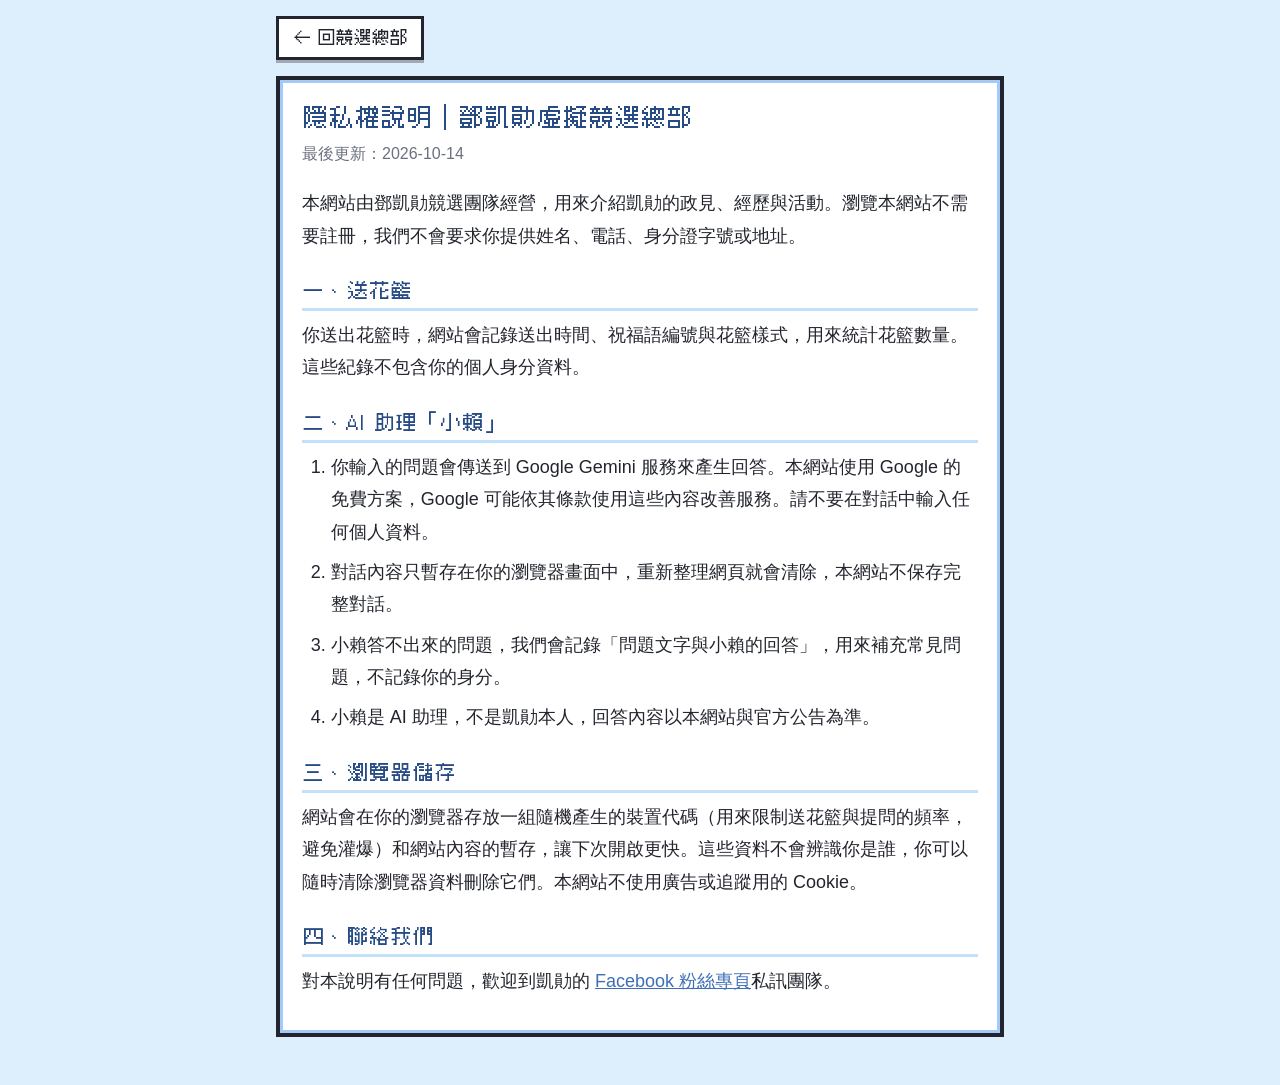
==== privacy.html @ 907dacbe "D68：新增隱私權說明頁 privacy.html，小賴對話視窗加入口連結 Co-Authored-By: Claude Opus 5.5 <noreply@anthropic.com>" ====
<!doctype html>
<html lang="zh-Hant-TW" class="doc">
<head>
  <meta charset="utf-8">
  <meta name="viewport" content="width=device-width, initial-scale=1, viewport-fit=cover">
  <title>隱私權說明｜鄧凱勛虛擬競選總部</title>
  <meta name="description" content="鄧凱勛虛擬競選總部網站的隱私權說明：送花籃、AI 助理小賴與瀏覽器儲存的資料處理方式。">
  <meta name="theme-color" content="#23252E">
  <link rel="icon" href="data:,">
  <link rel="stylesheet" href="css/style.css">
  <style>
    /* 說明頁：可以捲動，白底好讀（網站主頁是不捲動的場景） */
    html.doc, html.doc body { height: auto; overflow: auto; }
    html.doc body { background: var(--sky-0); }
    .doc-wrap { max-width: 760px; margin: 0 auto; padding: 16px 16px 48px; }
    .doc-back {
      display: inline-flex; align-items: center; min-height: 44px; padding: 6px 14px; margin-bottom: 16px;
      font: 17px/1.2 var(--pixel); color: var(--ink); text-decoration: none;
      background: var(--white); border: 3px solid var(--ink); box-shadow: 0 3px 0 var(--ink-4);
    }
    .doc-back:hover { background: var(--sky-1); }
    .doc-card { background: var(--white); border: 4px solid var(--ink); box-shadow: inset 0 0 0 3px var(--sky-2); padding: 22px 22px 26px; }
    .doc-card h1 { margin: 0 0 6px; font: 24px/1.35 var(--pixel); color: var(--sky-5); }
    .doc-card .updated { margin: 0 0 18px; color: var(--ink-3); font-size: 16px; }
    .doc-card h2 { margin: 26px 0 8px; padding-bottom: 4px; font: 20px/1.3 var(--pixel); color: var(--sky-5); border-bottom: 3px solid var(--sky-1); }
    .doc-card p, .doc-card li { font-size: 18px; line-height: 1.8; }
    .doc-card p { margin: 0 0 10px; }
    .doc-card ol { margin: 0; padding-left: 1.6em; }
    .doc-card li { margin-bottom: 8px; }
    .doc-card a { color: var(--sky-4); }
    @media (max-width: 480px) { .doc-card { padding: 16px 14px 20px; } .doc-card h1 { font-size: 21px; } }
  </style>
</head>
<body>
  <main class="doc-wrap">
    <a class="doc-back" href="index.html">← 回競選總部</a>
    <article class="doc-card">
      <h1>隱私權說明｜鄧凱勛虛擬競選總部</h1>
      <p class="updated">最後更新：2026-10-14</p>

      <p>本網站由鄧凱勛競選團隊經營，用來介紹凱勛的政見、經歷與活動。瀏覽本網站不需要註冊，我們不會要求你提供姓名、電話、身分證字號或地址。</p>

      <h2>一、送花籃</h2>
      <p>你送出花籃時，網站會記錄送出時間、祝福語編號與花籃樣式，用來統計花籃數量。這些紀錄不包含你的個人身分資料。</p>

      <h2>二、AI 助理「小賴」</h2>
      <ol>
        <li>你輸入的問題會傳送到 Google Gemini 服務來產生回答。本網站使用 Google 的免費方案，Google 可能依其條款使用這些內容改善服務。請不要在對話中輸入任何個人資料。</li>
        <li>對話內容只暫存在你的瀏覽器畫面中，重新整理網頁就會清除，本網站不保存完整對話。</li>
        <li>小賴答不出來的問題，我們會記錄「問題文字與小賴的回答」，用來補充常見問題，不記錄你的身分。</li>
        <li>小賴是 AI 助理，不是凱勛本人，回答內容以本網站與官方公告為準。</li>
      </ol>

      <h2>三、瀏覽器儲存</h2>
      <p>網站會在你的瀏覽器存放一組隨機產生的裝置代碼（用來限制送花籃與提問的頻率，避免灌爆）和網站內容的暫存，讓下次開啟更快。這些資料不會辨識你是誰，你可以隨時清除瀏覽器資料刪除它們。本網站不使用廣告或追蹤用的 Cookie。</p>

      <h2>四、聯絡我們</h2>
      <p>對本說明有任何問題，歡迎到凱勛的 <a id="fb-link" href="https://www.facebook.com/goodhsun1104/" target="_blank" rel="noopener">Facebook 粉絲專頁</a>私訊團隊。</p>
    </article>
  </main>
  <script type="module">
    // FB 連結取自 Sheet「網站設定」fb_url：先用瀏覽器上次存的後台資料，再向後台要最新的；都拿不到就用 data/fallback.json
    import { API_URL } from './js/config.js';
    const link = document.getElementById('fb-link');
    const use = (d) => { const u = d && d.settings && d.settings.fb_url; if (/^https?:\/\//.test(u || '')) link.href = u; return !!u; };
    let ok = false;
    try { ok = use(JSON.parse(localStorage.getItem('kai.bootstrap') || 'null')); } catch { /* 讀不到就略過 */ }
    if (!ok) fetch('data/fallback.json').then((r) => r.json()).then(use).catch(() => {});
    if (API_URL) {
      const ctrl = new AbortController();
      setTimeout(() => ctrl.abort(), 15000);
      fetch(`${API_URL}?action=bootstrap`, { signal: ctrl.signal }).then((r) => r.json()).then(use).catch(() => {});
    }
  </script>
</body>
</html>
---- css/style.css ----
/* 鄧凱勛虛擬競選總部 — 色票取自 docs/03-art-brief.md §1 */
@font-face {
  font-family: "Cubic 11";
  src: url("../assets/fonts/Cubic_11.woff2") format("woff2");
  font-display: swap;
}

:root {
  --sky-0: #DDEEFD; --sky-1: #C2E2FC; --sky-2: #A5CAFA; --sky-3: #6F9FE0; --sky-4: #3D6FB8; --sky-5: #264B85;
  --ink: #23252E; --ink-2: #3B3F4C; --ink-3: #6A7080; --ink-4: #A3A8B5; --ink-5: #D9DCE3; --ink-6: #F5F6F9; --white: #FFFFFF;
  --wood-0: #4E3221; --wood-2: #A06D45;
  --red-0: #B3122D; --red-1: #E14B58; --red-2: #F5A3A8;
  --yellow-0: #E9B23F; --yellow-1: #FFE08A;
  --pixel: "Cubic 11", "Noto Sans TC", "PingFang TC", "Microsoft JhengHei", sans-serif;
  --body: "Noto Sans TC", "PingFang TC", "Microsoft JhengHei", sans-serif;
  --s: 1; /* 場景縮放倍率（JS 設定） */
  color-scheme: light;
}

* { box-sizing: border-box; }
html, body { margin: 0; height: 100%; overflow: hidden; }
body {
  background: var(--ink);
  color: var(--ink);
  font-family: var(--body);
  font-size: 18px;
  -webkit-tap-highlight-color: transparent;
  touch-action: manipulation;
}
.sr-only {
  position: absolute; width: 1px; height: 1px; padding: 0; margin: -1px;
  overflow: hidden; clip: rect(0 0 0 0); white-space: nowrap; border: 0;
}

/* ───── 場景：一張背景圖＋透明熱區（D40）───── */
#stage { position: fixed; inset: 0; overflow: hidden; }
#clip { position: absolute; overflow: hidden; visibility: hidden; }
body.ready #clip { visibility: visible; }
#world { position: absolute; --u: 19.2px; /* 1% 圖寬，JS 設定 */ }
.scene-img, .scene-img img { position: absolute; inset: 0; width: 100%; height: 100%; display: block; user-select: none; }

.ov { position: absolute; pointer-events: none; }
.ov-cover { overflow: hidden; }
.ov-cover img { width: 100%; height: 100%; object-fit: contain; display: block; }
.ov-boardInner img { position: absolute; inset: 0; width: 100%; height: 100%; object-fit: cover; display: block; }
.ov-char { height: auto; }
.ov-flowers { inset: 0; }
.ov-flower { position: absolute; width: auto; }
.ov-flower.pop { animation: pop .45s ease-out; transform-origin: 50% 100%; }
@keyframes pop { 0% { transform: scale(0); } 70% { transform: scale(1.12); } 100% { transform: scale(1); } }

.ov-text {
  display: flex; flex-direction: column; align-items: center; justify-content: center;
  text-align: center; line-height: 1.2; font-family: var(--pixel); overflow: hidden;
}
/* 字級用 --u（1% 圖寬）表示，跟著圖縮放 */
.ov-banner {
  background: var(--red-0); color: var(--white);
  font-size: calc(var(--u) * 1.05); letter-spacing: .04em;
  box-shadow: 0 calc(var(--u) * .15) 0 rgba(35, 37, 46, .35);
  border-top: calc(var(--u) * .12) solid var(--yellow-0); border-bottom: calc(var(--u) * .12) solid var(--yellow-0);
  white-space: nowrap;
}
.ov-plaque {
  color: var(--yellow-1); background: var(--wood-2);
  border: calc(var(--u) * .1) solid var(--wood-0);
  font-size: calc(var(--u) * .95); white-space: nowrap; letter-spacing: .12em;
}
.ov-station {
  color: var(--sky-5); background: var(--white); border: calc(var(--u) * .08) solid var(--ink);
  font-size: calc(var(--u) * .62); white-space: nowrap; line-height: 1;
}
.ov-ballot { color: var(--sky-5); font-size: calc(var(--u) * .74); line-height: 1.3; word-break: keep-all; padding: 0 calc(var(--u) * .15); }
/* 小額捐款紅便條（D51）：放大約 2 倍、輕微呼吸閃爍 */
.ov-donateNote {
  overflow: visible; color: var(--white); background: var(--red-1);
  font-size: calc(var(--u) * 1.15); line-height: 1.15; letter-spacing: .05em;
  border: calc(var(--u) * .08) solid var(--red-0);
  box-shadow: calc(var(--u) * .15) calc(var(--u) * .2) 0 rgba(35, 37, 46, .35);
  transform: rotate(-3deg);
  animation: note-breathe 2.4s ease-in-out infinite;
}
.ov-donateNote .pin {
  position: absolute; top: calc(var(--u) * -.35); left: 50%; margin-left: calc(var(--u) * -.35);
  width: calc(var(--u) * .7); height: calc(var(--u) * .7); border-radius: 50%;
  background: var(--yellow-0); border: calc(var(--u) * .08) solid var(--ink);
}
@keyframes note-breathe {
  50% { transform: rotate(-3deg) scale(1.06); box-shadow: calc(var(--u) * .15) calc(var(--u) * .2) 0 rgba(35, 37, 46, .35), 0 0 calc(var(--u) * .9) calc(var(--u) * .2) rgba(255, 224, 138, .85); }
}
/* 布告欄右半「近日活動」便條（D59） */
.ov-eventNote {
  overflow: visible; justify-content: flex-start; gap: calc(var(--u) * .2);
  padding: calc(var(--u) * .5) calc(var(--u) * .3) 0;
  background: var(--yellow-1); color: var(--ink); border: calc(var(--u) * .08) solid var(--wood-0);
  box-shadow: calc(var(--u) * .15) calc(var(--u) * .2) 0 rgba(35, 37, 46, .35);
  transform: rotate(2deg);
}
.ov-eventNote .pin { position: absolute; top: calc(var(--u) * -.35); left: 50%; margin-left: calc(var(--u) * -.35); width: calc(var(--u) * .7); height: calc(var(--u) * .7); border-radius: 50%; background: var(--sky-4); border: calc(var(--u) * .08) solid var(--ink); }
.ov-eventNote .en-head { font-size: calc(var(--u) * .8); color: var(--red-0); }
.ov-eventNote .en-date { font-size: calc(var(--u) * .95); color: var(--sky-5); }
.ov-eventNote .en-title { font-size: calc(var(--u) * .78); line-height: 1.25; display: -webkit-box; -webkit-line-clamp: 3; -webkit-box-orient: vertical; overflow: hidden; }
/* 背板上方標題（D48） */
.ov-title { color: var(--sky-5); font-size: calc(var(--u) * 1.22); line-height: 1.3; word-break: keep-all; letter-spacing: .03em; }
/* 辦公桌桌牌（D49）：木框、白底深字 */
.ov-nameplate {
  background: var(--white); color: var(--ink);
  border: calc(var(--u) * .28) solid var(--wood-2); outline: calc(var(--u) * .08) solid var(--wood-0);
  box-shadow: 0 calc(var(--u) * .2) 0 rgba(35, 37, 46, .35);
  gap: calc(var(--u) * .05); line-height: 1.1; white-space: nowrap;
}
.ov-nameplate .np-small { font-size: calc(var(--u) * .66); color: var(--ink-2); }
.ov-nameplate .np-big { font-size: calc(var(--u) * 1.3); letter-spacing: .25em; margin-right: -.25em; }
.ov-flowerSign {
  background: var(--white); color: var(--red-0); border: calc(var(--u) * .1) solid var(--ink);
  font-size: calc(var(--u) * .8); white-space: nowrap; gap: calc(var(--u) * .1); height: auto !important; padding: calc(var(--u) * .25) 0;
}
.ov-flowerSign .fs-count { color: var(--ink-2); font-size: .85em; }

/* 熱區：透明按鈕，滑鼠移入／鍵盤焦點時發光 */
.hot {
  position: absolute; margin: 0; padding: 0; border: 0; border-radius: 6px;
  background: transparent; cursor: pointer; font: inherit;
  transition: box-shadow .15s, background-color .15s;
}
.hot[hidden] { display: none; }
.hot:hover, .hot:focus-visible {
  background: rgba(255, 255, 255, .14);
  box-shadow: 0 0 0 3px rgba(255, 224, 138, .95), 0 0 22px 6px rgba(255, 224, 138, .55);
  outline: none;
}
.hot:focus-visible { box-shadow: 0 0 0 3px var(--sky-4), 0 0 0 6px var(--yellow-1), 0 0 22px 6px rgba(255, 224, 138, .55); }

/* 可點提示：小箭頭上下跳 */
.arrow {
  position: absolute; left: 50%; top: calc(var(--u) * -1.3);
  width: 0; height: 0; margin-left: calc(var(--u) * -.45);
  border-left: calc(var(--u) * .45) solid transparent;
  border-right: calc(var(--u) * .45) solid transparent;
  border-top: calc(var(--u) * .6) solid var(--red-1);
  filter: drop-shadow(0 1px 0 var(--white));
  animation: bob 1.2s ease-in-out infinite;
  pointer-events: none;
}
.hot:hover .arrow, .hot:focus-visible .arrow { visibility: hidden; }
@keyframes bob { 50% { transform: translateY(calc(var(--u) * -.35)); } }

/* ?debug=1：畫出熱區與疊加物，換圖後對位用 */
body.debug .hot { outline: 2px dashed #f0f; background: rgba(255, 0, 255, .12); }
body.debug .ov:not(.ov-flowers) { outline: 2px dashed #0af; }
body.debug .pb-spot { outline: 2px dashed #f0f; background: rgba(255, 0, 255, .15); }
.debug-id { position: absolute; left: 2px; top: 2px; font: 12px/1 monospace; color: #fff; background: #f0f; padding: 1px 3px; pointer-events: none; }
.debug-readout { position: fixed; left: 8px; bottom: 8px; font: 14px/1 monospace; color: #fff; background: rgba(0, 0, 0, .7); padding: 6px 8px; pointer-events: none; z-index: 30; }

/* ───── HUD：不縮放的那層，字用實際 px ───── */
#hud { position: fixed; inset: 0; pointer-events: none; z-index: 10; }
#hud > button, #hud > nav { pointer-events: auto; }
#hud [hidden] { display: none !important; }

.tag, .toast, .hint, .bubble, .bless-card {
  position: absolute;
  transform: translate(-50%, -100%);
  font-family: var(--pixel);
  color: var(--ink);
  background: var(--white);
  border: 3px solid var(--ink);
  box-shadow: inset 0 0 0 2px var(--sky-2), 0 3px 0 rgba(35, 37, 46, .35);
  padding: 6px 12px;
  line-height: 1.35;
}
.tag { font-size: 16px; white-space: nowrap; }
.tag::after, .bubble::after, .toast::after {
  content: ""; position: absolute; left: 50%; bottom: -9px; margin-left: -6px;
  border: 6px solid transparent; border-top-color: var(--ink); border-bottom: 0;
}
.tag-flash { animation: flash 3s steps(6); }
@keyframes flash { 0%, 100% { opacity: 1; } 90% { opacity: 1; } 100% { opacity: 0; } }
.toast { background: var(--yellow-1); font-size: 16px; max-width: min(320px, calc(100vw - 16px)); animation: rise .3s steps(3); }
@keyframes rise { from { transform: translate(-50%, -80%); opacity: 0; } }
.hint { background: var(--sky-4); color: var(--white); font-size: 18px; white-space: nowrap; transform: translate(-50%, 0); box-shadow: inset 0 0 0 2px var(--sky-2); }
.bubble { font-size: 16px; width: max-content; transition: opacity .4s; }
.bubble p { margin: 0; }
.bubble.fade { opacity: 0; }
/* 手機：泡泡放在凱勛左邊、政見板下方，尾巴朝右指向凱勛 */
.bubble.bubble-side { transform: none; width: auto; padding: 5px 8px; font-size: 14px; line-height: 1.3; overflow: hidden; }
.bubble.bubble-side::after { left: auto; right: -9px; bottom: auto; top: 40%; margin: 0; border: 6px solid transparent; border-left-color: var(--ink); border-right: 0; }
.bubble.bubble-side.tail-left::after { right: auto; left: -9px; border: 6px solid transparent; border-right-color: var(--ink); border-left: 0; }
.bless-card {
  border-color: var(--red-0); box-shadow: inset 0 0 0 2px var(--yellow-1), 0 3px 0 rgba(35, 37, 46, .35);
  font-size: 20px; color: var(--red-0); padding: 12px 18px; width: max-content; max-width: min(340px, calc(100vw - 16px));
  animation: rise .18s steps(3);
}
.bless-card p { margin: 0; }
.bless-card.from-bottom { animation: up .2s steps(3); }
@keyframes up { from { transform: translate(-50%, 0); opacity: 0; } }

.hud-btn {
  position: absolute;
  display: inline-flex; align-items: center; gap: 6px;
  min-height: 44px; padding: 4px 12px;
  font: 18px/1 var(--pixel); color: var(--ink);
  background: var(--white); border: 3px solid var(--ink);
  box-shadow: inset 0 0 0 2px var(--sky-2), 0 3px 0 rgba(35, 37, 46, .35);
  cursor: pointer;
}
.hud-btn:hover { background: var(--sky-0); }
.ico-menu { width: 14px; height: 2px; background: var(--ink); box-shadow: 0 -5px 0 var(--ink), 0 5px 0 var(--ink); margin: 0 2px; }
#hud > .catalog-btn { top: 12px; right: 12px; }
body[data-layout="mobile"] #hud > .catalog-btn { top: 6px; right: 6px; min-height: 32px; height: 32px; font-size: 15px; padding: 2px 8px; border-width: 2px; box-shadow: none; }

.topbar {
  position: absolute; left: 0; right: 0; top: 0; height: 44px;
  display: flex; align-items: center; gap: 10px;
  padding: 0 90px 0 12px;
  background: rgba(35, 37, 46, .88); color: var(--white);
  font: clamp(13px, 4vw, 16px)/1.2 var(--pixel);
}
.topbar p { margin: 0; white-space: nowrap; }
.tb-ballot { color: var(--yellow-1); }

.toolbar {
  position: absolute; left: 0; right: 0; bottom: 0; height: 68px;
  padding-bottom: env(safe-area-inset-bottom);
  display: grid; grid-template-columns: repeat(5, 1fr);
  background: var(--ink); border-top: 3px solid var(--sky-4);
}
.tool {
  display: flex; flex-direction: column; align-items: center; justify-content: center; gap: 3px;
  min-height: 44px; padding: 2px 0;
  font: 13px/1.1 var(--pixel); color: var(--white);
  background: none; border: 0; cursor: pointer;
}
.tool:active { background: var(--ink-2); }
.tool-ico { width: 28px; height: 28px; background: center / contain no-repeat; image-rendering: pixelated; }
.lai-face { background: url("../assets/scene/lai-face.png") center / contain no-repeat; image-rendering: auto; }

:focus-visible { outline: 3px solid var(--sky-4); outline-offset: 2px; }
.tool:focus-visible, .hud-btn:focus-visible { outline-color: var(--yellow-1); }

/* ───── 彈窗（RPG 對話框） ───── */
#modal {
  padding: 0; border: 4px solid var(--ink);
  width: min(640px, calc(100vw - 24px));
  max-width: none;
  max-height: calc(100dvh - 24px);
  background: var(--white); color: var(--ink);
  box-shadow: 0 6px 0 rgba(0, 0, 0, .35);
}
#modal.modal-wide { width: min(1000px, calc(100vw - 24px)); }
#modal.modal-talk { width: min(720px, calc(100vw - 24px)); }
@media (max-width: 600px) {
  #modal.modal-wide, #modal.modal-talk { width: 100vw; max-width: 100vw; margin: auto 0; border-left: 0; border-right: 0; }
  #modal.modal-wide .modal-body { padding: 10px 10px 16px; }
}
#modal::backdrop { background: rgba(35, 37, 46, .6); }
.modal-frame {
  display: flex; flex-direction: column;
  max-height: calc(100dvh - 32px);
  border: 3px solid var(--sky-2);
}
.modal-head {
  display: flex; align-items: flex-start; justify-content: space-between; gap: 12px;
  padding: 12px 14px 10px 18px;
  background: var(--sky-0); border-bottom: 3px solid var(--ink);
}
.modal-title { margin: 4px 0 0; font: 22px/1.3 var(--pixel); color: var(--sky-5); }
.modal-heading { flex: 1; min-width: 0; }
.modal-icon { flex: none; width: 52px; height: 52px; object-fit: contain; background: var(--white); border: 3px solid var(--ink); border-radius: 50%; }
.modal-icon[hidden] { display: none; }
.modal-title:focus { outline: none; }
.modal-sub { margin: 4px 0 0; font-size: 16px; color: var(--ink-2); }
.modal-close {
  flex: none; width: 44px; height: 44px;
  font: 22px/1 var(--pixel); color: var(--ink);
  background: var(--white); border: 3px solid var(--ink); cursor: pointer;
}
.modal-close:hover { background: var(--red-2); }
.modal-body { overflow-y: auto; overscroll-behavior: contain; padding: 14px 20px 20px; line-height: 1.7; }
.modal-foot { display: flex; gap: 10px; justify-content: space-between; flex-wrap: wrap; padding: 12px 18px; border-top: 3px solid var(--ink-5); }
.modal-foot[hidden], .modal-sub[hidden] { display: none; }
.modal-body p { margin: 0 0 .7em; }
.modal-body h2 { font: 20px/1.3 var(--pixel); color: var(--sky-5); margin: 1.2em 0 .5em; padding-bottom: 4px; border-bottom: 3px solid var(--sky-1); }
.modal-body h3 { font: 18px/1.3 var(--pixel); color: var(--sky-4); margin: 1.1em 0 .4em; }
.modal-body .cat-sec:first-child h2 { margin-top: 0; }
.modal-body ul, .modal-body ol { padding-left: 1.4em; margin: 0 0 .8em; }

.btn {
  display: inline-flex; align-items: center; justify-content: center;
  min-height: 44px; padding: 8px 14px;
  font: 17px/1.3 var(--pixel); color: var(--ink); text-decoration: none; text-align: center;
  background: var(--sky-0); border: 3px solid var(--ink);
  box-shadow: 0 3px 0 var(--ink-4);
  cursor: pointer;
}
.btn:hover { background: var(--sky-1); }
.btn:active { transform: translateY(2px); box-shadow: 0 1px 0 var(--ink-4); }
.btn-red { background: var(--red-1); color: var(--white); }
.btn-red:hover { background: var(--red-0); }
.btn-wide { width: 100%; }

.tabs { display: flex; gap: 6px; flex-wrap: wrap; margin-bottom: 14px; }
.tab { flex: 1; min-height: 44px; font: 17px/1.2 var(--pixel); color: var(--ink); background: var(--ink-6); border: 3px solid var(--ink); cursor: pointer; padding: 6px 8px; }
.tab[aria-selected="true"] { background: var(--sky-4); color: var(--white); }

dl.info { display: grid; grid-template-columns: max-content 1fr; gap: 6px 16px; margin: 0 0 1em; }
dl.info dt { font-family: var(--pixel); color: var(--sky-5); }
dl.info dd { margin: 0; }
.big-count { font: 20px/1.4 var(--pixel); color: var(--red-0); }
.empty { color: var(--ink-3); }
ul.links, ul.policy-index, ul.downloads { list-style: none; padding: 0; display: grid; gap: 10px; }
.events { list-style: none; padding: 0; }
.events li { padding: 10px 0; border-bottom: 2px dashed var(--ink-5); }
.ev-when { font-family: var(--pixel); color: var(--sky-4); margin: 0 !important; }
.ev-title { font-weight: 700; margin: 0 !important; }

ol.policy { list-style: none; padding: 0; counter-reset: p; }
ol.policy li { counter-increment: p; position: relative; padding: 0 0 12px 44px; }
ol.policy li::before {
  content: counter(p); position: absolute; left: 0; top: 2px;
  width: 30px; height: 30px; display: grid; place-items: center;
  font: 18px/1 var(--pixel); color: var(--white); background: var(--sky-4); border: 2px solid var(--ink);
}
.p-head { font-weight: 700; font-size: 19px; margin: 0 0 2px !important; color: var(--sky-5); }

.profile-head { display: flex; gap: 16px; align-items: center; margin-bottom: 12px; }
.profile-head .photo { flex: none; width: 120px; height: 120px; object-fit: cover; border: 3px solid var(--ink); }
.avatar { flex: none; width: 64px; background-repeat: no-repeat; border: 3px solid var(--ink); background-color: var(--sky-0); }
@media (max-width: 480px) { .profile-head { flex-wrap: wrap; } .profile-head .photo { width: 96px; height: 96px; } .avatar { width: 52px; } }
.reminder { margin-top: 1em !important; padding: 10px 14px; background: var(--yellow-1); border: 2px solid var(--ink); font-weight: 700; }
.pf-name { font: 24px/1.2 var(--pixel); margin: 0 0 4px !important; }
.pf-id { color: var(--ink-2); margin: 0 !important; }
.timeline { list-style: none; padding: 0 !important; border-left: 3px solid var(--sky-2); margin-left: 6px !important; }
.timeline li { position: relative; padding: 0 0 10px 18px; }
.timeline li::before { content: ""; position: absolute; left: -8px; top: 9px; width: 10px; height: 10px; background: var(--sky-4); border: 2px solid var(--ink); }
.tl-year { font-family: var(--pixel); color: var(--sky-4); margin-right: 10px; }

.faq-buttons { display: flex; flex-wrap: wrap; gap: 8px; margin-bottom: 12px; }
.chat-log { display: flex; flex-direction: column; gap: 10px; }
.msg { margin: 0 !important; padding: 10px 14px; border: 2px solid var(--ink); max-width: 90%; }
.msg-user { align-self: flex-end; background: var(--sky-0); }
.msg-lai { align-self: flex-start; background: var(--ink-6); }
.source { display: block; margin-top: 6px; font-size: 16px; color: var(--ink-3); }
dl.faq dt { font-weight: 700; color: var(--sky-5); margin-top: 10px; }
dl.faq dd { margin: 0; }

/* ───── 政見板大圖（D43）───── */
.pb-figure { position: relative; width: 100%; margin: 0 auto 14px; }
.pb-img, .pb-img img { position: absolute; inset: 0; width: 100%; height: 100%; display: block; }
.pb-plaque, .pb-station {
  position: absolute; display: flex; align-items: center; justify-content: center; pointer-events: none;
  font-family: var(--pixel); white-space: nowrap;
}
.pb-plaque { color: var(--yellow-1); font-size: clamp(14px, 3.2cqw, 30px); letter-spacing: .15em; text-shadow: 0 2px 0 var(--wood-0); }
.pb-station { color: var(--sky-5); background: var(--white); border: 1px solid var(--ink); font-size: clamp(8px, 1.5cqw, 17px); line-height: 1; }
.pb-figure { container-type: inline-size; }
.pb-spot {
  position: absolute; padding: 0; margin: 0; cursor: pointer;
  /* D52：常駐像素虛線框＋小標籤＋輕微閃爍 */
  border: 3px dashed var(--yellow-1); border-radius: 0;
  box-shadow: 0 0 0 1px var(--ink), inset 0 0 0 1px var(--ink);
  background: rgba(255, 255, 255, .06);
  animation: spot-blink 1.8s steps(2) infinite;
  transition: background-color .15s, box-shadow .15s;
}
@keyframes spot-blink { 50% { border-color: var(--white); } }
.pb-short {
  position: absolute; left: 50%; top: -3px; transform: translate(-50%, -100%);
  font: 13px/1 var(--pixel); color: var(--white); background: var(--ink); padding: 3px 6px; white-space: nowrap;
  pointer-events: none;
}
.pb-spot:hover, .pb-spot:focus-visible, .pb-spot.active {
  animation: none; border-style: solid; border-color: var(--yellow-1);
  background: rgba(255, 255, 255, .28);
  box-shadow: 0 0 0 1px var(--ink), 0 0 20px 6px rgba(255, 224, 138, .7);
  outline: none;
}
.pb-spot.active .pb-short, .pb-spot:hover .pb-short { background: var(--red-0); }
.pb-spot:focus-visible { box-shadow: 0 0 0 3px var(--sky-4), 0 0 0 6px var(--yellow-1); }
.pb-tip {
  position: absolute; transform: translate(-50%, calc(-100% - 8px)); pointer-events: none; z-index: 2;
  font: 16px/1.3 var(--pixel); color: var(--ink); background: var(--white); white-space: nowrap;
  border: 3px solid var(--ink); box-shadow: inset 0 0 0 2px var(--sky-2); padding: 4px 10px;
}
.pb-tip[hidden] { display: none; }
.pb-title { font-size: 20px !important; margin-top: 0 !important; }
.pb-nav { display: flex; justify-content: space-between; gap: 10px; flex-wrap: wrap; }

/* ───── 貓、小孩對話（D44）───── */
.talk { display: grid; grid-template-columns: minmax(120px, 38%) 1fr; gap: 16px; align-items: center; margin-bottom: 16px; }
.talk-face { background: var(--sky-0); border: 3px solid var(--ink); display: grid; place-items: center; padding: 12px; aspect-ratio: 1; }
.talk-face { position: relative; overflow: hidden; }
.talk-face img { position: absolute; inset: 12px; width: calc(100% - 24px); height: calc(100% - 24px); object-fit: contain; }
.talk-box {
  position: relative; min-height: 120px; padding: 14px 18px;
  background: var(--white); border: 3px solid var(--ink); box-shadow: inset 0 0 0 2px var(--sky-2);
  font: 22px/1.6 var(--pixel); cursor: pointer;
}
.talk-box::before {
  content: ""; position: absolute; left: -13px; top: 40%;
  border: 10px solid transparent; border-right-color: var(--ink); border-left: 0;
}
.talk-speech p { margin: 0 0 .3em !important; }
.talk-policy[hidden] { display: none; }
.talk-policy { animation: rise-in .3s ease-out; }
@keyframes rise-in { from { opacity: 0; transform: translateY(8px); } }
@media (max-width: 480px) { .talk { grid-template-columns: 1fr; } .talk-face { aspect-ratio: auto; height: 140px; } .talk-box::before { display: none; } }

/* ───── 小賴對話（Sprint 3）───── */
#modal.modal-chat { width: min(760px, calc(100vw - 24px)); }
@media (max-width: 600px) { #modal.modal-chat { width: 100vw; max-width: 100vw; margin: auto 0; border-left: 0; border-right: 0; } }
.chat { display: grid; grid-template-columns: 120px 1fr; gap: 14px; align-items: start; }
.chat-side { position: sticky; top: 0; }
.chat-face { width: 100%; height: auto; display: block; background: var(--sky-0); border: 3px solid var(--ink); }
@media (max-width: 600px) { .chat { grid-template-columns: 1fr; } .chat-side { display: none; } }
.msg-thinking { color: var(--ink-3); font-style: normal; }
.msg-thinking::after { content: ""; display: inline-block; width: 1.2em; animation: dots 1.2s steps(4) infinite; }
@keyframes dots { 0% { content: ""; } 25% { content: "．"; } 50% { content: "．．"; } 75% { content: "．．．"; } }
.msg-thinking[hidden] { display: none; }
.msg-text { margin: 0 !important; white-space: pre-line; }
.msg-down { align-self: stretch; margin: 0 !important; padding: 10px 14px; background: var(--yellow-1); border: 2px solid var(--ink); font-weight: 700; }
.src-links { display: flex; flex-wrap: wrap; gap: 6px; margin: 8px 0 0 !important; }
.src-link { font: 15px/1.2 var(--pixel); min-height: 36px; padding: 6px 10px; background: var(--sky-0); border: 2px solid var(--sky-4); color: var(--sky-5); cursor: pointer; }
.src-link:hover { background: var(--sky-1); }
.chat-form { width: 100%; display: grid; gap: 6px; }
.chat-form[hidden] { display: none; }
.chat-note { margin: 0; font-size: 16px; color: var(--red-0); }
.privacy-link { margin-left: .6em; font-size: 15px; color: var(--ink-3); }
.chat-row { display: flex; gap: 8px; align-items: stretch; }
.chat-input {
  flex: 1; min-width: 0; resize: none; font: 18px/1.5 var(--body); color: var(--ink);
  padding: 8px 10px; border: 3px solid var(--ink); background: var(--white);
}
.chat-input:focus-visible { outline: 3px solid var(--sky-4); outline-offset: 1px; }
.btn-send { background: var(--sky-4); color: var(--white); }
.btn-send:hover { background: var(--sky-5); }
.btn-send:disabled { background: var(--ink-4); cursor: not-allowed; }
.chat-count { font-size: 16px; color: var(--ink-3); text-align: right; }

/* ───── 載入 ───── */
#loader {
  position: fixed; inset: 0; z-index: 20;
  display: grid; place-content: center; gap: 12px; justify-items: center;
  background: var(--ink); color: var(--white); font: 18px var(--pixel);
}
#loader p { margin: 0; }
.loader-track { width: 200px; height: 16px; border: 3px solid var(--white); padding: 2px; }
.loader-bar { height: 100%; width: 0; background: var(--sky-2); transition: width .2s steps(4); }
.noscript { position: fixed; inset: auto 0 0; margin: 0; padding: 16px; background: var(--white); text-align: center; }

/* ───── 減少動態 ───── */
@media (prefers-reduced-motion: reduce) {
  .arrow, .tag-flash, .toast, .bless-card, .ov-flower, .talk-policy, .ov-donateNote, .pb-spot { animation: none !important; }
  .hot, .pb-spot, .bubble, .loader-bar { transition: none; }
  .msg-thinking::after { animation: none; content: "…"; }
}
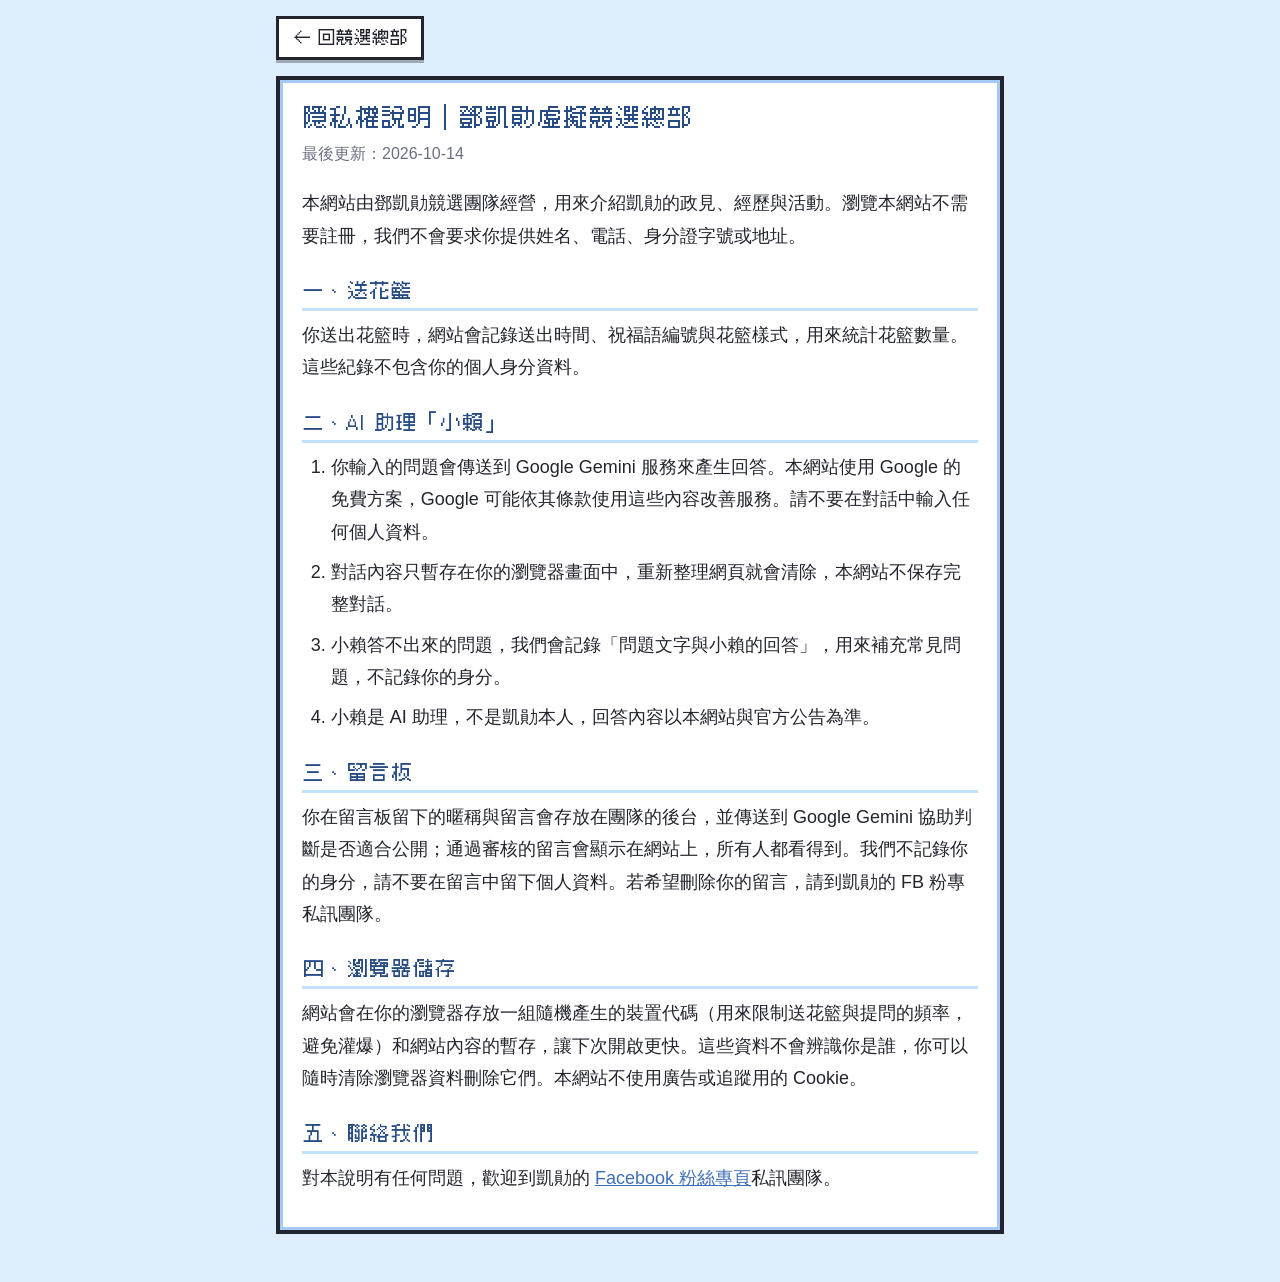
==== commit 3b535106: "D74：留言板／期待牆（茶桌簽名簿、AI 初審、期待牆） - Code.gs：POST message（限速、程式先擋個資與網址、Gemini 審核、寫入「留言」分頁）、bootstrap 帶 mes" ====
--- a/privacy.html
+++ b/privacy.html
@@ -5,8 +5,12 @@
   <meta name="viewport" content="width=device-width, initial-scale=1, viewport-fit=cover">
   <title>隱私權說明｜鄧凱勛虛擬競選總部</title>
   <meta name="description" content="鄧凱勛虛擬競選總部網站的隱私權說明：送花籃、AI 助理小賴與瀏覽器儲存的資料處理方式。">
+  <meta property="og:title" content="隱私權說明｜鄧凱勛虛擬競選總部">
+  <meta property="og:url" content="https://o92o-lo.github.io/kai_banqiao_2026/privacy.html">
+  <meta property="og:type" content="website">
   <meta name="theme-color" content="#23252E">
-  <link rel="icon" href="data:,">
+  <link rel="icon" type="image/png" sizes="32x32" href="assets/favicon-32.png">
+  <link rel="apple-touch-icon" sizes="180x180" href="assets/apple-touch-icon.png">
   <link rel="stylesheet" href="css/style.css">
   <style>
     /* 說明頁：可以捲動，白底好讀（網站主頁是不捲動的場景） */
@@ -51,10 +55,13 @@
         <li>小賴是 AI 助理，不是凱勛本人，回答內容以本網站與官方公告為準。</li>
       </ol>
 
-      <h2>三、瀏覽器儲存</h2>
+      <h2>三、留言板</h2>
+      <p>你在留言板留下的暱稱與留言會存放在團隊的後台，並傳送到 Google Gemini 協助判斷是否適合公開；通過審核的留言會顯示在網站上，所有人都看得到。我們不記錄你的身分，請不要在留言中留下個人資料。若希望刪除你的留言，請到凱勛的 FB 粉專私訊團隊。</p>
+
+      <h2>四、瀏覽器儲存</h2>
       <p>網站會在你的瀏覽器存放一組隨機產生的裝置代碼（用來限制送花籃與提問的頻率，避免灌爆）和網站內容的暫存，讓下次開啟更快。這些資料不會辨識你是誰，你可以隨時清除瀏覽器資料刪除它們。本網站不使用廣告或追蹤用的 Cookie。</p>
 
-      <h2>四、聯絡我們</h2>
+      <h2>五、聯絡我們</h2>
       <p>對本說明有任何問題，歡迎到凱勛的 <a id="fb-link" href="https://www.facebook.com/goodhsun1104/" target="_blank" rel="noopener">Facebook 粉絲專頁</a>私訊團隊。</p>
     </article>
   </main>
--- a/css/style.css
+++ b/css/style.css
@@ -44,8 +44,8 @@
 .ov-cover img { width: 100%; height: 100%; object-fit: contain; display: block; }
 .ov-boardInner img { position: absolute; inset: 0; width: 100%; height: 100%; object-fit: cover; display: block; }
 .ov-char { height: auto; }
-.ov-flowers { inset: 0; }
-.ov-flower { position: absolute; width: auto; }
+.ov-flowers { inset: 0; z-index: 0; }
+.ov-flower { position: absolute; width: auto; pointer-events: none; }
 .ov-flower.pop { animation: pop .45s ease-out; transform-origin: 50% 100%; }
 @keyframes pop { 0% { transform: scale(0); } 70% { transform: scale(1.12); } 100% { transform: scale(1); } }
 
@@ -413,7 +413,9 @@
 .chat-face { width: 100%; height: auto; display: block; background: var(--sky-0); border: 3px solid var(--ink); }
 @media (max-width: 600px) { .chat { grid-template-columns: 1fr; } .chat-side { display: none; } }
 .msg-thinking { color: var(--ink-3); font-style: normal; }
-.msg-thinking::after { content: ""; display: inline-block; width: 1.2em; animation: dots 1.2s steps(4) infinite; }
+.msg-thinking .thinking-main::after { content: ""; display: inline-block; width: 1.2em; animation: dots 1.2s steps(4) infinite; }
+.thinking-slow { display: block; margin-top: 4px; font-size: 16px; color: var(--ink-3); }
+.thinking-slow[hidden] { display: none; }
 @keyframes dots { 0% { content: ""; } 25% { content: "．"; } 50% { content: "．．"; } 75% { content: "．．．"; } }
 .msg-thinking[hidden] { display: none; }
 .msg-text { margin: 0 !important; white-space: pre-line; }
@@ -436,6 +438,20 @@
 .btn-send:disabled { background: var(--ink-4); cursor: not-allowed; }
 .chat-count { font-size: 16px; color: var(--ink-3); text-align: right; }
 
+/* ───── 留言板／期待牆（D74）───── */
+.wall { list-style: none; padding: 0 !important; display: grid; gap: 10px; }
+.wall-card { padding: 12px 14px; background: var(--ink-6); border: 2px solid var(--ink); }
+.wall-text { margin: 0 0 6px !important; white-space: pre-line; overflow-wrap: anywhere; }
+.wall-meta { margin: 0 !important; display: flex; justify-content: space-between; gap: 10px; font-size: 16px; color: var(--ink-3); }
+.wall-name { font-family: var(--pixel); color: var(--sky-5); overflow-wrap: anywhere; }
+.gb-form { display: grid; gap: 10px; }
+.gb-label { display: grid; gap: 4px; font: 17px/1.3 var(--pixel); color: var(--sky-5); }
+.gb-name, .gb-text { font: 18px/1.5 var(--body); color: var(--ink); padding: 8px 10px; border: 3px solid var(--ink); background: var(--white); width: 100%; }
+.gb-text { resize: vertical; min-height: 96px; }
+.gb-name:focus-visible, .gb-text:focus-visible { outline: 3px solid var(--sky-4); outline-offset: 1px; }
+.gb-actions { display: flex; justify-content: flex-end; }
+.gb-status { margin: 0 !important; min-height: 1.5em; font-weight: 700; color: var(--sky-5); }
+
 /* ───── 載入 ───── */
 #loader {
   position: fixed; inset: 0; z-index: 20;
@@ -451,5 +467,5 @@
 @media (prefers-reduced-motion: reduce) {
   .arrow, .tag-flash, .toast, .bless-card, .ov-flower, .talk-policy, .ov-donateNote, .pb-spot { animation: none !important; }
   .hot, .pb-spot, .bubble, .loader-bar { transition: none; }
-  .msg-thinking::after { animation: none; content: "…"; }
-}
+  .msg-thinking .thinking-main::after { animation: none; content: "…"; }
+}
